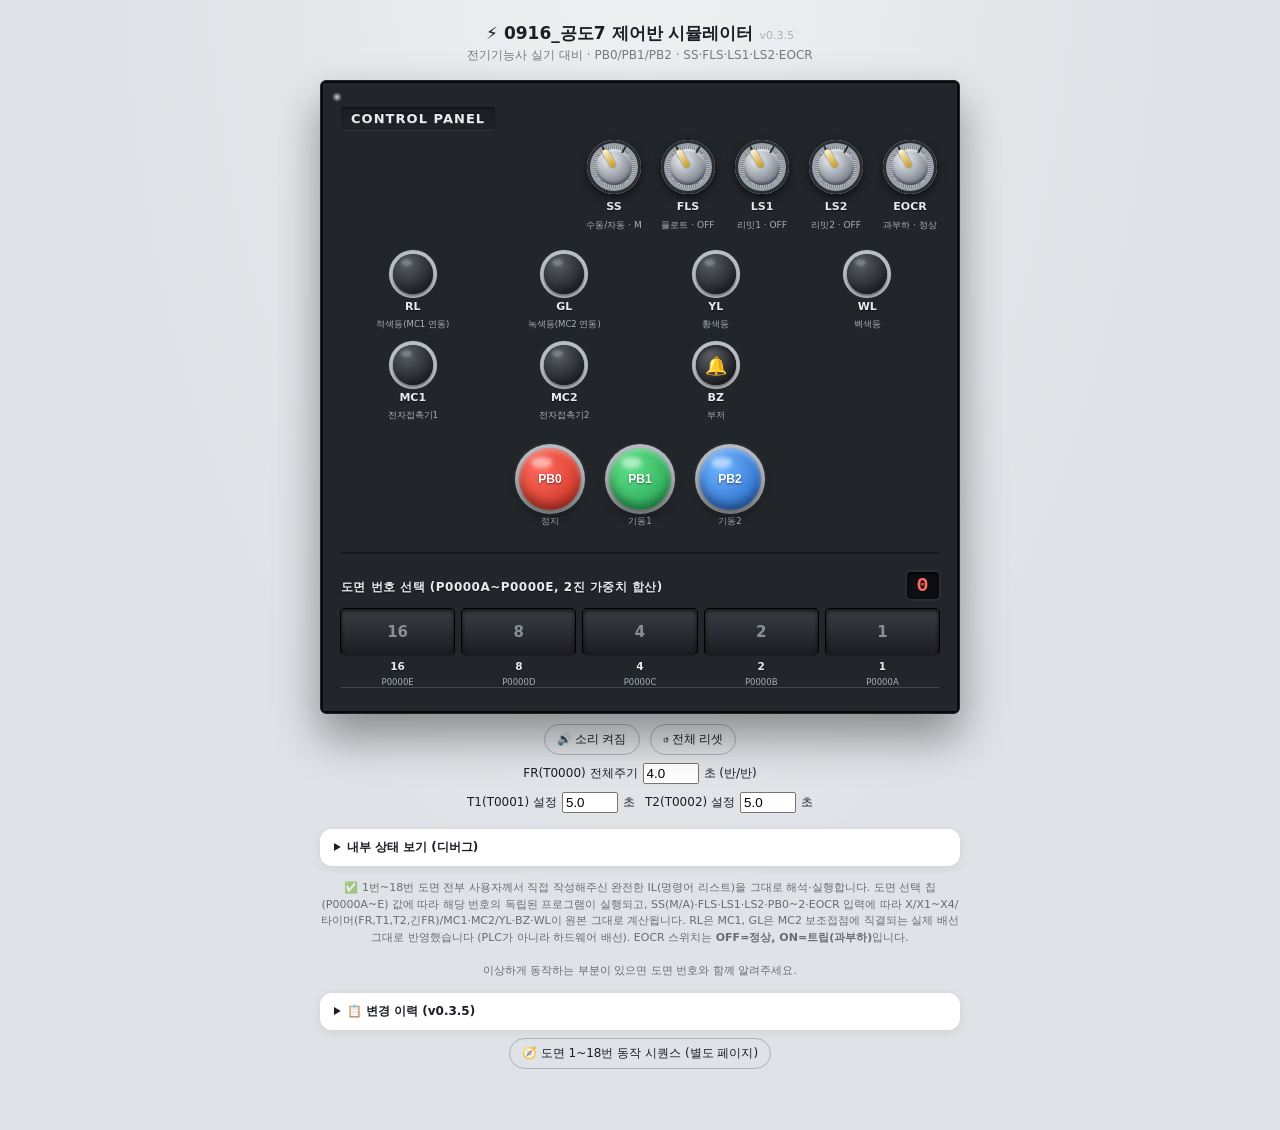
==== panel (1).html @ 9cbb88bc "Add files via upload" ====
<!DOCTYPE html>
<html lang="ko">
<head>
<meta charset="UTF-8">
<meta name="viewport" content="width=device-width, initial-scale=1.0, maximum-scale=1, user-scalable=no">
<title>0916_공도7 PLC 제어반 시뮬레이터</title>
<style>
  :root{
    --page-bg:#dfe2e6;
    --page-fg:#1b1e24;
    --steel-1:#8b9199;
    --steel-2:#5c6169;
    --steel-3:#3a3e44;
    --panel-edge:#22252a;
    --accent:#9aa4b2;
    --label:#e8ecf1;
    --label-shadow:rgba(0,0,0,.55);
    --muted:#aab0b8;
    --card:#ffffff;
    --card-fg:#1b1e24;
  }
  @media (prefers-color-scheme: dark){
    :root:not([data-theme="light"]){
      --page-bg:#101215;
      --page-fg:#e7e9ee;
      --card:#1b1e24;
      --card-fg:#e7e9ee;
    }
  }
  :root[data-theme="dark"]{
    --page-bg:#101215;
    --page-fg:#e7e9ee;
    --card:#1b1e24;
    --card-fg:#e7e9ee;
  }
  *{box-sizing:border-box;}
  body{
    margin:0;
    background:
      radial-gradient(ellipse at 50% -10%, rgba(255,255,255,.5), transparent 60%),
      var(--page-bg);
    color:var(--page-fg);
    font-family:"Segoe UI","Pretendard","Malgun Gothic",system-ui,sans-serif;
    padding:18px 12px 60px;
  }
  h1{
    font-size:17px;
    text-align:center;
    margin:4px 0 2px;
    font-weight:700;
  }
  .sub{
    text-align:center;
    color:var(--page-fg);
    opacity:.55;
    font-size:12px;
    margin-bottom:16px;
  }
  /* ---------- Steel enclosure ---------- */
  .board{
    max-width:640px;
    margin:0 auto;
    background:
      repeating-linear-gradient(115deg, rgba(255,255,255,.05) 0 1px, transparent 1px 3px),
      linear-gradient(155deg, var(--steel-1) 0%, var(--steel-2) 45%, var(--steel-3) 100%);
    border:1px solid var(--panel-edge);
    border-radius:6px;
    box-shadow:
      0 22px 45px rgba(0,0,0,.4),
      inset 0 2px 1px rgba(255,255,255,.35),
      inset 0 -3px 6px rgba(0,0,0,.45),
      inset 0 0 0 6px rgba(0,0,0,.15);
    padding:26px 20px 26px;
    position:relative;
    overflow:hidden;
  }
  /* brushed-metal fine grain + corner rivets */
  .board::before{
    content:"";
    position:absolute; inset:0;
    background:
      radial-gradient(circle 5px at 16px 16px, #cfd3d8 0%, #6b7078 55%, #22252a 100%),
      radial-gradient(circle 5px at calc(100% - 16px) 16px, #cfd3d8 0%, #6b7078 55%, #22252a 100%),
      radial-gradient(circle 5px at 16px calc(100% - 16px), #cfd3d8 0%, #6b7078 55%, #22252a 100%),
      radial-gradient(circle 5px at calc(100% - 16px) calc(100% - 16px), #cfd3d8 0%, #6b7078 55%, #22252a 100%),
      repeating-linear-gradient(4deg, rgba(255,255,255,.03) 0 1px, transparent 1px 2.5px);
    box-shadow:
      inset 16px 16px 0 -14px rgba(0,0,0,.5), inset -16px 16px 0 -14px rgba(0,0,0,.5),
      inset 16px -16px 0 -14px rgba(0,0,0,.5), inset -16px -16px 0 -14px rgba(0,0,0,.5);
    pointer-events:none;
  }
  .row{
    display:flex;
    justify-content:space-between;
    align-items:flex-start;
    gap:10px;
    position:relative;
    z-index:1;
  }
  .panel-title{
    color:var(--label);
    text-shadow:0 1px 0 rgba(255,255,255,.15), 0 -1px 1px rgba(0,0,0,.6);
    font-size:13px;
    font-weight:800;
    letter-spacing:.08em;
    padding:4px 10px;
    background:linear-gradient(180deg, rgba(0,0,0,.25), rgba(0,0,0,.05));
    border-radius:4px;
    box-shadow:inset 0 1px 2px rgba(0,0,0,.5), 0 1px 0 rgba(255,255,255,.08);
  }
  /* ---------- Selector switches (top area) ---------- */
  .switch-block{
    margin-top:10px;
    display:flex;
    justify-content:flex-end;
    gap:16px;
    flex-wrap:wrap;
    position:relative; z-index:1;
  }
  .switch-unit{
    display:flex; flex-direction:column; align-items:center; gap:6px;
    width:58px;
  }
  .switch-knob-wrap{
    width:54px; height:54px;
    border-radius:50%;
    background:
      repeating-conic-gradient(from 0deg, #7d838c 0deg 3deg, #b7bcc2 3deg 6deg);
    box-shadow:
      0 4px 8px rgba(0,0,0,.55),
      inset 0 0 0 3px #2a2d31,
      inset 0 0 0 6px #9aa0a7;
    display:flex; align-items:center; justify-content:center;
    cursor:pointer;
    position:relative;
    touch-action:manipulation;
    user-select:none;
  }
  .switch-knob-wrap::before{
    content:"";
    position:absolute; inset:9px;
    border-radius:50%;
    background:radial-gradient(circle at 35% 28%, #eef1f4, #9096a0 60%, #4b4f56 100%);
    box-shadow:inset 0 -2px 3px rgba(0,0,0,.4), inset 0 2px 2px rgba(255,255,255,.6);
  }
  .switch-tick{
    position:absolute;
    width:2px; height:8px;
    background:#2a2d31;
    border-radius:1px;
    z-index:2;
  }
  .tick-off{ transform: rotate(-30deg) translateY(-20px); }
  .tick-on{ transform: rotate(30deg) translateY(-20px); }
  .switch-lever{
    width:6px; height:20px;
    background:linear-gradient(#fff6d8,#c99a1e);
    border-radius:3px;
    transform-origin:bottom center;
    transform:translateY(-10px) rotate(-30deg);
    transition:transform .15s ease;
    box-shadow:0 0 2px rgba(0,0,0,.7);
    position:relative; z-index:3;
  }
  .switch-unit[data-on="true"] .switch-lever{
    transform:translateY(-10px) rotate(30deg);
    background:linear-gradient(#fff2b0,#e2b13a);
  }
  .switch-unit[data-on="true"] .switch-knob-wrap{
    box-shadow:
      0 4px 8px rgba(0,0,0,.55),
      inset 0 0 0 3px #2a2d31,
      inset 0 0 0 6px #9aa0a7,
      0 0 12px 3px #e2b13a80;
  }
  .switch-label{
    font-size:11px; font-weight:800; color:var(--label);
    text-shadow:0 1px 1px rgba(0,0,0,.6);
  }
  .switch-state{
    font-size:9px; color:var(--muted);
  }
  /* ---------- Lamps ---------- */
  .lamp-block{
    margin-top:22px;
    display:grid;
    grid-template-columns:repeat(4, 1fr);
    gap:14px 8px;
    position:relative; z-index:1;
  }
  .lamp-unit{
    display:flex; flex-direction:column; align-items:center; gap:6px;
  }
  .lamp{
    width:40px; height:40px;
    border-radius:50%;
    background:radial-gradient(circle at 35% 25%, #5a5f66, #1c1e21 75%);
    box-shadow:
      0 2px 3px rgba(0,0,0,.5),
      inset 0 0 0 3px #14151700,
      0 0 0 4px #babfc5, 0 0 0 5px #2a2d31;
    transition:all .12s ease;
    position:relative;
  }
  .lamp::after{
    content:"";
    position:absolute; top:5px; left:8px; width:11px; height:7px;
    border-radius:50%;
    background:rgba(255,255,255,.55);
    filter:blur(1px);
    opacity:.4;
    transition:opacity .12s;
  }
  .lamp.on::after{ opacity:1; }
  .lamp.red.on{ background:radial-gradient(circle at 35% 30%,#ff8a80,#c9241a); box-shadow:0 0 18px 5px #ff3b2fb0, 0 0 0 4px #babfc5, 0 0 0 5px #2a2d31, inset 0 2px 4px rgba(0,0,0,.3);}
  .lamp.green.on{ background:radial-gradient(circle at 35% 30%,#9dffb0,#1f9e3e); box-shadow:0 0 18px 5px #2ecc5fb0, 0 0 0 4px #babfc5, 0 0 0 5px #2a2d31, inset 0 2px 4px rgba(0,0,0,.3);}
  .lamp.yellow.on{ background:radial-gradient(circle at 35% 30%,#fff2a8,#d1a010); box-shadow:0 0 18px 5px #f4c534b0, 0 0 0 4px #babfc5, 0 0 0 5px #2a2d31, inset 0 2px 4px rgba(0,0,0,.3);}
  .lamp.white.on{ background:radial-gradient(circle at 35% 30%,#ffffff,#c9cdd6); box-shadow:0 0 18px 5px #ffffffb0, 0 0 0 4px #babfc5, 0 0 0 5px #2a2d31, inset 0 2px 4px rgba(0,0,0,.3);}
  .lamp.blue.on{ background:radial-gradient(circle at 35% 30%,#9fd0ff,#1560c9); box-shadow:0 0 18px 5px #3d8fffb0, 0 0 0 4px #babfc5, 0 0 0 5px #2a2d31, inset 0 2px 4px rgba(0,0,0,.3);}
  .lamp.amber.on{ background:radial-gradient(circle at 35% 30%,#ffd58a,#d97a12); box-shadow:0 0 18px 5px #ff9d34b0, 0 0 0 4px #babfc5, 0 0 0 5px #2a2d31, inset 0 2px 4px rgba(0,0,0,.3);}
  .lamp-name{ font-size:11px; font-weight:800; color:var(--label); text-shadow:0 1px 1px rgba(0,0,0,.6);}
  .lamp-desc{ font-size:8.5px; color:var(--muted); text-align:center; }

  /* buzzer icon */
  .buzzer{
    width:40px;height:40px;border-radius:50%;
    display:flex;align-items:center;justify-content:center;
    background:radial-gradient(circle at 35% 25%, #5a5f66, #1c1e21 75%);
    box-shadow:0 2px 3px rgba(0,0,0,.5), 0 0 0 4px #babfc5, 0 0 0 5px #2a2d31, inset 0 2px 4px rgba(0,0,0,.5);
    font-size:18px; transition:all .12s;
  }
  .buzzer.on{
    background:radial-gradient(circle at 35% 30%,#ffd58a,#d97a12);
    box-shadow:0 0 18px 5px #ff9d34b0, 0 0 0 4px #babfc5, 0 0 0 5px #2a2d31;
    animation:pulse .3s infinite alternate;
  }
  @keyframes pulse{ from{transform:scale(1);} to{transform:scale(1.08);} }

  /* ---------- Buttons ---------- */
  .btn-block{
    margin-top:26px;
    display:flex;
    justify-content:center;
    gap:28px;
    position:relative; z-index:1;
  }
  .btn-unit{ display:flex; flex-direction:column; align-items:center; gap:6px; }
  .pbtn{
    width:62px;height:62px;border-radius:50%;
    border:none;
    cursor:pointer;
    touch-action:manipulation;
    background-color:#3a3e44;
    box-shadow:
      0 6px 10px rgba(0,0,0,.5),
      0 0 0 4px #babfc5, 0 0 0 6px #2a2d31,
      inset 0 3px 5px rgba(255,255,255,.35),
      inset 0 -6px 8px rgba(0,0,0,.35);
    transition:transform .05s, box-shadow .05s;
    font-weight:800; color:#fff; font-size:12px;
    text-shadow:0 1px 2px rgba(0,0,0,.5);
    position:relative;
  }
  .pbtn::after{
    content:"";
    position:absolute; top:14%; left:20%; width:34%; height:18%;
    border-radius:50%;
    background:rgba(255,255,255,.5);
    filter:blur(2px);
    pointer-events:none;
  }
  .pbtn:active, .pbtn.pressed{
    transform:translateY(4px);
    box-shadow:
      0 2px 3px rgba(0,0,0,.5),
      0 0 0 4px #babfc5, 0 0 0 6px #2a2d31,
      inset 0 3px 6px rgba(0,0,0,.5);
  }
  .pbtn.pb0{ background-image:radial-gradient(circle at 35% 30%,#ff6b5e,#c62a1c); }
  .pbtn.pb1{ background-image:radial-gradient(circle at 35% 30%,#61e08a,#1c9c4a); }
  .pbtn.pb2{ background-image:radial-gradient(circle at 35% 30%,#6fb4ff,#1a5fc0); }
  .btn-label{ font-size:11px; font-weight:800; color:var(--label); text-shadow:0 1px 1px rgba(0,0,0,.6);}
  .btn-desc{ font-size:8.5px; color:var(--muted); }

  /* status / debug */
  details.status{
    max-width:640px; margin:16px auto 0;
    background:var(--card); color:var(--card-fg);
    border-radius:12px; padding:10px 14px;
    font-size:12px;
    box-shadow:0 2px 10px rgba(0,0,0,.08);
  }
  details.status summary{ cursor:pointer; font-weight:700; }
  .status-grid{
    display:grid; grid-template-columns:repeat(2,1fr);
    gap:4px 12px; margin-top:8px;
  }
  .status-grid div{ display:flex; justify-content:space-between; font-family:monospace; font-size:11px;}
  .toolbar{
    max-width:640px;margin:10px auto 0;display:flex;justify-content:center;gap:10px;flex-wrap:wrap;
  }
  .tool-btn{
    font-size:12px; padding:6px 12px; border-radius:20px; border:1px solid var(--muted);
    background:transparent; color:var(--page-fg); cursor:pointer;
  }
  .note{
    max-width:640px;margin:14px auto 0;font-size:11px;color:var(--page-fg);opacity:.6;line-height:1.5;text-align:center;
  }
  /* ---------- 도면 번호 선택 (binary weighted) ---------- */
  .diagram-block{
    margin-top:24px;
    position:relative; z-index:1;
    border-top:2px solid rgba(0,0,0,.35);
    box-shadow:0 1px 0 rgba(255,255,255,.15);
    padding-top:18px;
  }
  .diagram-title{
    color:var(--label); text-shadow:0 1px 1px rgba(0,0,0,.6);
    font-size:12px; font-weight:800; letter-spacing:.04em;
    margin-bottom:10px; display:flex; justify-content:space-between; align-items:baseline;
  }
  .diagram-readout{
    font-family:monospace; font-size:20px; font-weight:800; color:#ffd54a;
    background:#0d0f13; padding:2px 10px; border-radius:4px;
    box-shadow:inset 0 2px 4px rgba(0,0,0,.7), 0 0 0 2px #2a2d31, 0 1px 0 rgba(255,255,255,.1);
  }
  .diagram-readout.invalid{ color:#ff6b5e; }
  .chip-row{ display:flex; justify-content:space-between; gap:8px; flex-wrap:wrap; }
  .chip-unit{ display:flex; flex-direction:column; align-items:center; gap:5px; flex:1; min-width:56px; }
  .chip{
    width:100%; height:46px; border-radius:4px;
    background:linear-gradient(180deg,#3a3e44,#1a1c21);
    box-shadow:inset 0 2px 4px rgba(0,0,0,.7), 0 1px 0 rgba(255,255,255,.12), 0 0 0 1px #000;
    display:flex; align-items:center; justify-content:center;
    font-weight:800; font-size:15px; color:#8a8f96;
    cursor:pointer; user-select:none; touch-action:manipulation;
    transition:all .1s;
  }
  .chip.on{
    background:radial-gradient(circle at 35% 25%, #ffe9a8, #d9930f);
    color:#3a2400;
    box-shadow:0 0 14px 3px #e2b13a80, inset 0 1px 2px rgba(255,255,255,.4), 0 0 0 1px #000;
  }
  .chip-name{ font-size:10.5px; font-weight:800; color:var(--label); text-shadow:0 1px 1px rgba(0,0,0,.6);}
  .chip-addr{ font-size:8.5px; color:var(--muted); }
</style>
</head>
<body>

<h1>⚡ 0916_공도7 제어반 시뮬레이터 <span style="font-size:11px;color:var(--muted);font-weight:400;">v0.3.5</span></h1>
<div class="sub">전기기능사 실기 대비 · PB0/PB1/PB2 · SS·FLS·LS1·LS2·EOCR</div>

<div class="board">

  <div class="row">
    <div class="panel-title">CONTROL&nbsp;PANEL</div>
    <div></div>
  </div>

  <div class="switch-block" id="switchBlock"></div>

  <div class="lamp-block" id="lampBlock"></div>

  <div class="btn-block" id="btnBlock"></div>

  <div class="diagram-block">
    <div class="diagram-title">
      <span>도면 번호 선택 (P0000A~P0000E, 2진 가중치 합산)</span>
      <span class="diagram-readout" id="diagramReadout">0</span>
    </div>
    <div class="chip-row" id="chipRow"></div>
  </div>

</div>

<div class="toolbar">
  <button class="tool-btn" id="soundBtn">🔊 소리 켜짐</button>
  <button class="tool-btn" id="resetBtn">↺ 전체 리셋</button>
</div>
<div class="toolbar" style="margin-top:8px;">
  <label style="font-size:12px;display:flex;align-items:center;gap:5px;">
    FR(T0000) 전체주기<input type="number" id="frSetInput" min="0.2" max="99.8" step="0.1" value="4.0" style="width:56px;">초 (반/반)
  </label>
</div>
<div class="toolbar" style="margin-top:8px;">
  <label style="font-size:12px;display:flex;align-items:center;gap:5px;">
    T1(T0001) 설정<input type="number" id="t1SetInput" min="0.1" max="99.9" step="0.1" value="5.0" style="width:56px;">초
  </label>
  <label style="font-size:12px;display:flex;align-items:center;gap:5px;">
    T2(T0002) 설정<input type="number" id="t2SetInput" min="0.1" max="99.9" step="0.1" value="5.0" style="width:56px;">초
  </label>
</div>

<details class="status">
  <summary>내부 상태 보기 (디버그)</summary>
  <div class="status-grid" id="statusGrid"></div>
</details>

<div class="note">
  ✅ 1번~18번 도면 전부 사용자께서 직접 작성해주신 완전한 IL(명령어 리스트)을 그대로 해석·실행합니다.
  도면 선택 칩(P0000A~E) 값에 따라 해당 번호의 독립된 프로그램이 실행되고, SS(M/A)·FLS·LS1·LS2·PB0~2·EOCR
  입력에 따라 X/X1~X4/타이머(FR,T1,T2,긴FR)/MC1·MC2/YL·BZ·WL이 원본 그대로 계산됩니다. RL은 MC1, GL은 MC2
  보조접점에 직결되는 실제 배선 그대로 반영했습니다 (PLC가 아니라 하드웨어 배선). EOCR 스위치는 <b>OFF=정상, ON=트립(과부하)</b>입니다.<br><br>
  이상하게 동작하는 부분이 있으면 도면 번호와 함께 알려주세요.
</div>

<details class="status" style="max-width:640px;margin:14px auto 0;">
  <summary>📋 변경 이력 (v0.3.5)</summary>
  <div style="font-size:12px;line-height:1.7;margin-top:8px;">
    <b>v0.3.5</b> — 17번 도면 오류 수정<br>
	<b>v0.3.4</b> — 13번 도면 오류 수정<br>
	<b>v0.3.3</b> — 도면 오류 수정<br>
    <b>v0.3.2</b> — FR/긴FR 자기 리셋(반복) 구문 누락 수정 → 1번 등 트립 경보가 한 번만 울리고 멈추던 문제 해결, 이제 트립 지속 시 계속 반복 점멸<br>
    <b>v0.3.1</b> — 1~18번 도면 전체를 사용자가 직접 작성한 완전한 IL로 전면 재구성 (기존의 복잡한 이중 구조를 걷어내고 18개 독립 프로그램으로 통일, 16번 도면 순시/한시 접점 구분 반영)<br>
    <b>v0.2.4</b> — 부저(BZ)가 짧게 한 번만 삑 하던 걸, 켜져 있는 동안 계속 울리는 지속음으로 변경<br>
    <b>v0.2.3</b> — 모든 효과음을 필터링된 노이즈 기반으로 재설계 (사인/사각파 삑삑거림 → 자연스러운 클릭·철컥·통 소리)<br>
    <b>v0.2.2</b> — PB0·PB1·PB2 버튼 눌림 소리, 도면 선택 칩 클릭 소리 추가<br>
    <b>v0.2.1</b> — 셀렉터 스위치 5개에 딸깍 소리, MC1·MC2에 전자접촉기 철컥 소리 추가<br>
    <b>v0.2.0</b> — 디자인 전면 개편: 실제 산업용 제어반 느낌(브러시드 메탈 외장, 코너 리벳, 크롬 스위치, 3D 눌림 버튼, 유리 렌즈 램프)으로 변경<br>
    <b>v0.1.9</b> — 패널 내장 시퀀스 섹션을 제거하고, 별도 페이지로 연결하는 링크 버튼으로 교체<br>
    <b>v0.1.8</b> — 실제 도면 사진(2~11,14,15번) 대조하여 동작 시퀀스 문서 업데이트 (MC1·MC2 상호 인터록 반영)<br>
    <b>v0.1.7</b> — 도면 1~18번 동작 시퀀스 설명을 패널 하단 접이식 섹션으로 삽입<br>
    <b>v0.1.6</b> — 하단 변경 이력(버전) 접이식 섹션 추가<br>
    <b>v0.1.5</b> — 17·18번 도면 PB0(정지) 미반영 버그 수정 (LS1/LS2 자기유지 중에도 PB0 눌러도 안 끊기던 문제)<br>
    <b>v0.1.4</b> — PB0·PB1·PB2 버튼을 누르고 있어야 ON인 모멘터리 방식 → 한 번 누르면 ON, 다시 누르면 OFF인 토글 방식으로 변경<br>
    <b>v0.1.3</b> — FR(T0000) 전체주기 사용자 설정 기능 추가 (입력한 값을 자동으로 반/반 분배, 홀수 초도 정확히 반씩)<br>
    <b>v0.1.2</b> — T1(T0001)·T2(T0002) 설정시간(초) 사용자 입력 기능 추가<br>
    <b>v0.1.1</b> — 18번 도면에 WL = T1 OR T2(한시, 병렬구조) 추가<br>
    <b>v0.1.0</b> — 도면 번호 선택기 유효 표시 범위를 1~15 → 1~18로 확장<br>
    <b>v0.0.9</b> — 12·13·16·17·18번 도면 신규 추가, MPUSH/MLOAD/MPOP(분기점 저장·재사용) 명령어 지원, 12·13번 WL을 순시(타이머 동작 중 즉시 ON)로 수정<br>
    <b>v0.0.8</b> — AND&gt;/AND&gt;= 비교식이 "구간(하한~상한) 비교"였음을 발견, 범위 비교 방식으로 전면 수정 → BZ/YL이 겹치지 않고 정확히 번갈아 점등<br>
    <b>v0.0.7</b> — FR/긴FR 비교식을 절반-프리셋 기준으로 임시 수정 (리셋 순간만 반짝이던 문제 완화, v0.0.8에서 근본 수정)<br>
    <b>v0.0.6</b> — 원본 IL이 타이머를 물리주소(T0000)와 태그명(FR)으로 혼용 참조하던 버그 발견 및 별칭(alias) 처리로 수정<br>
    <b>v0.0.5</b> — 추측 로직을 걷어내고 실제 XG5000 명령어(IL, plc.txt) 1281줄을 그대로 해석·실행하는 인터프리터로 전면 교체<br>
    <b>v0.0.4</b> — EOCR 트립 시 근거 없이 넣었던 RL/BZ 강제 점등 로직 제거 (실제로는 전원 차단처럼 전체 소자)<br>
    <b>v0.0.3</b> — SS를 M(수동)/A(자동)으로 반영, 전기기능사 표준 SS·FLS·FR 교번운전 회로 참고해 자동/수동 시퀀스 구현<br>
    <b>v0.0.2</b> — 도면 번호 선택 칩(P0000A~E, 2진 가중치 십육·팔·사·이·일) 추가<br>
    <b>v0.0.1</b> — 최초 버전: 셀렉터 스위치 5개(SS·FLS·LS1·LS2·EOCR), PB버튼 3개, 램프(RL·GL·YL·WL·BZ·MC1·MC2) 기본 패널 구성
  </div>
</details>

<div class="toolbar" style="margin-top:8px;">
  <a href="https://claude.ai/artifact/GGK2g6zE1HTEvP7VJaeW62" target="_blank" class="tool-btn" style="text-decoration:none;">🧭 도면 1~18번 동작 시퀀스 (별도 페이지)</a>
</div>



<script>
const NEW_DIAGRAMS = {"1":[["LOAD","P00007"],["MPUSH"],["AND_NOT","T0000"],["TON","FR",40],["MLOAD"],["CMP","AND",">",20,"FR",0],["OUT","P00021"],["MPOP"],["CMP","AND",">=",40,"FR",20],["OUT","P00020"],["LOAD_NOT","P00007"],["MPUSH"],["AND","P00003"],["AND","P00004"],["OUT","M00000"],["MPOP"],["LOAD_NOT","P00003"],["AND_NOT","P00000"],["LOAD","P00001"],["OR","M00001"],["AND_LOAD"],["OR","M00000"],["AND_LOAD"],["MPUSH"],["AND_NOT","M00000"],["TON","T0001",50],["OUT","M00001"],["MLOAD"],["OUT","P00022"],["MPOP"],["AND","T0001"],["OUT","P00023"]],
                      "2":[["LOAD","P00007"],["OUT","P00020"],["OUT","P00021"],["LOAD_NOT","P00007"],["MPUSH"],["LOAD","P00003"],["AND_NOT","P00004"],["LOAD_NOT","P00003"],["AND_NOT","P00000"],["LOAD","P00001"],["OR","M00000"],["AND_LOAD"],["OR_LOAD"],["AND_LOAD"],["OUT","M00000"],["TON","T0001",50],["MPOP"],["AND","M00000"],["AND","T0001"],["MPUSH"],["AND_NOT","T0000"],["TON","T0000",40],["MLOAD"],["CMP","AND",">",20,"FR",0],["OUT","P00022"],["MPOP"],["CMP","AND",">=",40,"FR",20],["OUT","P00023"]],
                      "3":[["LOAD","P00007"],["OUT","P00020"],["OUT","P00021"],["LOAD","P00007"],["MPUSH"],["LOAD","M00000"],["LOAD","P00003"],["AND","P00004"],["OR_LOAD"],["AND_LOAD"],["MPUSH"],["CMP","AND",">",20,"FR",0],["OUT","P00022"],["MLOAD"],["CMP","AND",">=",40,"FR",20],["OUT","P00023"],["MPOP"],["AND_NOT","T0000"],["TON","FR",40],["MPOP"],["AND_NOT","P00003"],["AND_NOT","P00000"],["LOAD","P00001"],["OR","M00001"],["AND_LOAD"],["MPUSH"],["AND","T0001"],["OUT","M00000"],["MLOAD"],["TON","T0001",50],["MPOP"],["OUT","M00001"]],
                      "4":[["LOAD","P00007"],["OUT","P00020"],["OUT","P00021"],["LOAD_NOT","P00007"],["MPUSH"],["LOAD","P00003"],["AND","P00004"],["LOAD_NOT","P00003"],["AND_NOT","P00000"],["LOAD","P00001"],["OR","M00000"],["AND_LOAD"],["OR_LOAD"],["AND_LOAD"],["MPUSH"],["AND_NOT","T0000"],["TON","T0003",140],["MPOP"],["OUT","M00000"],["MPOP"],["AND","M00000"],["MPUSH"],["CMP","AND",">",70,"FR",0],["OUT","P00022"],["MPOP"],["CMP","AND",">=",140,"FR",70],["MPUSH"],["AND_NOT","T0001"],["OUT","P00023"],["MPOP"],["TON","T0001",50]],
                      "5":[["LOAD","P00007"],["OUT","P00020"],["OUT","P00021"],["LOAD_NOT","P00007"],["LOAD","P00003"],["AND","P00004"],["LOAD_NOT","P00003"],["AND_NOT","P00000"],["LOAD","P00001"],["OR","M00000"],["AND_LOAD"],["OR_LOAD"],["AND_LOAD"],["OUT","M00000"],["TON","T",50],["MPUSH"],["AND_NOT","T0001"],["AND_NOT","T0000"],["TON","FR",40],["MLOAD"],["CMP","AND",">",20,"FR",0],["OUT","P00022"],["MPOP"],["CMP","LOAD",">=",40,"FR",20],["OR","T0001"],["AND_LOAD"],["OUT","P00023"]],
                      "6":[["LOAD","P00007"],["OUT","P00020"],["OUT","P00021"],["LOAD_NOT","P00007"],["MPUSH"],["AND","P00003"],["AND","P00004"],["OUT","M00000"],["MPOP"],["LOAD_NOT","P00003"],["AND_NOT","P00000"],["LOAD","P00001"],["OR","M00002"],["AND_LOAD"],["OR","M00000"],["AND_LOAD"],["MPUSH"],["AND_NOT","M00000"],["TON","T",50],["OUT","M00002"],["MLOAD"],["AND","T0001"],["AND_NOT","T0000"],["TON","FR",40],["MLOAD"],["CMP","AND",">",20,"FR",0],["OUT","P00022"],["MPOP"],["CMP","LOAD",">=",40,"FR",20],["OR_NOT","T0001"],["AND_LOAD"],["OUT","P00023"]],
                      "7":[["LOAD","P00007"],["OUT","P00020"],["OUT","P00021"],["LOAD_NOT","P00007"],["MPUSH"],["LOAD","P00003"],["AND","P00004"],["LOAD_NOT","P00003"],["AND_NOT","P00000"],["LOAD","P00001"],["OR","M00000"],["AND_LOAD"],["OR_LOAD"],["AND_LOAD"],["MPUSH"],["AND_NOT","T0000"],["TON","긴FR",140],["MPOP"],["OUT","M00000"],["MPOP"],["AND","M00000"],["CMP","AND",">",70,"긴FR",0],["TON","T",50],["MPUSH"],["AND_NOT","T0001"],["OUT","P00022"],["MPOP"],["AND","T0001"],["OUT","P00023"]],
                      "8":[["LOAD","P00007"],["OUT","P00021"],["LOAD_NOT","P00007"],["MPUSH"],["AND","P00003"],["AND","P00004"],["OUT","M00000"],["MPUSH"],["AND_NOT","T0000"],["TON","FR",40],["MPOP"],["CMP","AND",">",20,"FR",0],["OUT","P00020"],["MPOP"],["LOAD_NOT","P00003"],["AND_NOT","P00000"],["LOAD","P00001"],["OR","M00001"],["AND_LOAD"],["OR","M00000"],["AND_LOAD"],["MPUSH"],["AND_NOT","M00000"],["TON","T0001",50],["OUT","M00001"],["MPOP"],["AND_NOT","T0001"],["OUT","P00022"],["OUT","P00023"]],
                      "9":[["LOAD","P00007"],["MPUSH"],["AND_NOT","T0000"],["TON","FR",40],["MLOAD"],["CMP","AND",">",20,"FR",0],["OUT","P00021"],["MPOP"],["CMP","AND",">=",40,"FR",20],["OUT","P00020"],["LOAD_NOT","P00007"],["MPUSH"],["LOAD","M00000"],["LOAD","P00003"],["AND","P00004"],["OR_LOAD"],["AND_LOAD"],["OUT","P00022"],["MLOAD"],["AND_NOT","P00003"],["AND_NOT","P00000"],["LOAD","P00001"],["OR","M00000"],["AND_LOAD"],["OUT","M00000"],["TON","T",50],["MPOP"],["AND","T0001"],["OUT","P00023"]],
                      "10":[["LOAD","P00007"],["OUT","P00020"],["LOAD_NOT","P00007"],["AND_NOT","P00000"],["MPUSH"],["LOAD","P00001"],["OR","M00001"],["AND_LOAD"],["OUT","M00001"],["MPUSH"],["AND","T0001"],["OUT","P00022"],["MPOP"],["AND","P00005"],["TON","T0001",50],["MLOAD"],["LOAD","P00002"],["OR","M00002"],["AND_LOAD"],["OUT","M00002"],["MPUSH"],["AND","T0002"],["OUT","P00023"],["MPOP"],["AND","P00006"],["TON","T0002",50],["MPOP"],["LOAD","M00001"],["AND_NOT","P00022"],["LOAD","M00002"],["AND_NOT","P00023"],["OR_LOAD"],["AND_LOAD"],["OUT","P00026"]],
                      "11":[["LOAD","P00007"],["OUT","P00020"],["LOAD_NOT","P00007"],["AND_NOT","P00000"],["MPUSH"],["LOAD","P00001"],["OR","T0001"],["AND_LOAD"],["OUT","M00001"],["MPUSH"],["AND","P00005"],["OUT","P00022"],["MPOP"],["AND_NOT","M00002"],["TON","T0001",50],["MLOAD"],["LOAD","P00002"],["OR","T0002"],["AND_LOAD"],["OUT","M00002"],["MPUSH"],["AND","P00006"],["OUT","P00023"],["MPOP"],["AND_NOT","M00001"],["TON","T0002",50],["MPOP"],["LOAD","M00001"],["AND_NOT","P00022"],["LOAD","M00002"],["AND_NOT","P00023"],["OR_LOAD"],["AND_LOAD"],["OUT","P00026"]],
                      "12":[["LOAD","P00007"],["OUT","P00020"],["LOAD_NOT","P00007"],["AND_NOT","P00000"],["MPUSH"],["LOAD","P00001"],["OR","M00001"],["OR","T0002"],["AND_LOAD"],["OUT","M00001"],["MPUSH"],["AND","P00005"],["OUT","P00022"],["MPOP"],["AND_NOT","P00022"],["TON","T0001",50],["OUT","M00003"],["MLOAD"],["LOAD","P00002"],["OR","M00002"],["OR","T0001"],["AND_LOAD"],["OUT","M00002"],["OUT","P00023"],["AND","P00006"],["TON","T0002",50],["OUT","M00004"],["MPOP"],["LOAD","M00003"],["OR","M00004"],["AND_LOAD"],["OUT","P00026"]],
                      "13":[["LOAD","P00007"],["OUT","P00020"],["LOAD_NOT","P00007"],["AND_NOT","P00000"],["MPUSH"],["LOAD","P00001"],["OR","M00001"],["OR","P00005"],["AND_LOAD"],["AND_NOT","T0002"],["OUT","M00001"],["MPUSH"],["AND","P00006"],["OUT","P00022"],["MPOP"],["AND_NOT","P00022"],["TON","T0001",50],["OUT","M00003"],["MLOAD"],["LOAD","P00002"],["OR","M00002"],["OR","T0001"],["AND_LOAD"],["OUT","M00002"],["OUT","P00023"],["AND","M00001"],["TON","T0002",50],["OUT","M00004"],["MPOP"],["LOAD","M00003"],["OR","M00004"],["AND_LOAD"],["OUT","P00026"]],
                      "14":[["LOAD","P00007"],["OUT","P00020"],["LOAD_NOT","P00007"],["AND_NOT","P00000"],["MPUSH"],["AND","P00005"],["OUT","M00001"],["MLOAD"],["AND","P00006"],["OUT","M00002"],["MLOAD"],["LOAD","P00001"],["OR","M00003"],["AND_LOAD"],["AND","M00001"],["AND","M00002"],["AND_NOT","T0001"],["OUT","P00022"],["TON","T0001",50],["OUT","M00003"],["MLOAD"],["LOAD","P00002"],["OR","M00004"],["AND_LOAD"],["LOAD","M00001"],["OR","M00002"],["AND_LOAD"],["AND_NOT","T0002"],["OUT","P00023"],["TON","T0002",50],["OUT","M00004"],["MPOP"],["AND_NOT","P00022"],["AND_NOT","P00023"],["OUT","P00026"]],
                      "15":[["LOAD","P00007"],["OUT","P00020"],["LOAD_NOT","P00007"],["AND_NOT","P00000"],["MPUSH"],["AND","P00005"],["OUT","M00001"],["MLOAD"],["AND","P00006"],["OUT","M00002"],["MLOAD"],["LOAD","P00001"],["LOAD","M00001"],["OR","M00002"],["AND_LOAD"],["OR","M00003"],["AND_LOAD"],["AND_NOT","T0001"],["OUT","P00022"],["TON","T0001",50],["OUT","M00003"],["MLOAD"],["LOAD","P00002"],["AND","M00001"],["AND","M00002"],["OR","M00004"],["AND_LOAD"],["AND_NOT","T0002"],["OUT","P00023"],["TON","T0002",50],["OUT","M00004"],["MPOP"],["AND_NOT","P00022"],["AND_NOT","P00023"],["OUT","P00026"]],
                      "16":[["LOAD","P00007"],["OUT","P00020"],["LOAD_NOT","P00007"],["AND_NOT","P00000"],["MPUSH"],["AND","P00005"],["TON","T0001",50],["OUT","M00003"],["MLOAD"],["AND","P00006"],["TON","T0002",50],["OUT","M00004"],["MLOAD"],["LOAD","P00001"],["OR","M00001"],["OR","T0001@EN"],["AND_LOAD"],["OUT","P00022"],["OUT","M00001"],["MPOP"],["LOAD","P00002"],["OR","M00002"],["OR","M00004"],["AND_LOAD"],["AND","M00003"],["MPUSH"],["AND_NOT","T0002@EN"],["OUT","P00023"],["MLOAD"],["AND","T0002"],["OUT","P00026"],["MPOP"],["OUT","M00002"]],
                      "17":[["LOAD","P00007"],["OUT","P00020"],["LOAD_NOT","P00007"],["AND_NOT","P00000"],["MPUSH"],["AND","P00005"],["OUT","M00001"],["MLOAD"],["AND","P00006"],["OUT","M00002"],["MLOAD"],["LOAD","P00001"],["OR","M00003"],["AND_LOAD"],["LOAD","M00001"],["AND_NOT","M00002"],["LOAD_NOT","M00001"],["AND","M00002"],["OR_LOAD"],["AND_LOAD"],["OUT","P00022"],["TON","T0001",50],["OUT","M00003"],["MPOP"],["LOAD","P00002"],["OR","M00004"],["AND_LOAD"],["AND","T0001"],["MPUSH"],["AND_NOT","T0002"],["OUT","P00023"],["MLOAD"],["AND","T0002"],["OUT","P00026"],["MLOAD"],["TON","T0002",50],["MPOP"],["OUT","M00004"]],
                      "18":[["LOAD","P00007"],["OUT","P00020"],["LOAD_NOT","P00007"],["AND_NOT","P00000"],["MPUSH"],["AND","P00005"],["OUT","M00001"],["MLOAD"],["AND","P00006"],["OUT","M00002"],["MLOAD"],["LOAD","P00001"],["AND","M00001"],["AND_NOT","M00002"],["OR","M00003"],["AND_LOAD"],["OUT","P00022"],["TON","T0001",50],["OUT","M00003"],["MLOAD"],["LOAD","P00002"],["AND_NOT","M00001"],["AND","M00002"],["OR","M00004"],["AND_LOAD"],["OUT","P00023"],["TON","T0002",50],["OUT","M00004"],["MPOP"],["LOAD","T0001"],["OR","T0002"],["AND_LOAD"],["OUT","P00026"]]};

// ============================================================
// PLC 명령어(IL) 인터프리터 — 실제 XG5000 프로그램을 그대로 해석 실행
// ============================================================
class PLC {
  constructor(){ this.bits={}; this.prev={}; this.timers={}; }
  get(d){
    if(d.endsWith('@EN')){ const t=this.timers[d.slice(0,-3)]; return t ? !!t.en : false; }
    return !!this.bits[d];
  }
  set(d,v){ this.bits[d]=v; }
}
const plc = new PLC();
// T1(T0001)·T2(T0002)는 사용자가 직접 설정시간을 바꿀 수 있게 함 (기본 5.0초 = 50틱)
// T0(FR)·T3(긴FR) 플리커는 원본 그대로 고정
const TIMER_OVERRIDE = { T0000: 40, T0001: 50, T0002: 50 };
// 원본 IL이 같은 타이머를 물리주소(T0000)와 태그명(FR)을 섞어서 참조하는 경우가 있어 별칭 처리
const DEVICE_ALIAS = { 'FR':'T0000', '긴FR':'T0003', 'T':'T0001', 'T_2':'T0002' };

function execute(program, master){
  const stack = [];
  for(const ins of program){
    const op = ins[0];
    if(op==='LOAD') stack.push(plc.get(ins[1]));
    else if(op==='LOAD_NOT') stack.push(!plc.get(ins[1]));
    else if(op==='LOADP') stack.push(plc.get(ins[1]) && !plc.prev[ins[1]]);
    else if(op==='AND') stack[stack.length-1] = stack[stack.length-1] && plc.get(ins[1]);
    else if(op==='AND_NOT') stack[stack.length-1] = stack[stack.length-1] && !plc.get(ins[1]);
    else if(op==='OR') stack[stack.length-1] = stack[stack.length-1] || plc.get(ins[1]);
    else if(op==='OR_NOT') stack[stack.length-1] = stack[stack.length-1] || !plc.get(ins[1]);
    else if(op==='AND_LOAD'){ const b=stack.pop(), a=stack.pop(); stack.push(a&&b); }
    else if(op==='OR_LOAD'){ const b=stack.pop(), a=stack.pop(); stack.push(a||b); }
    else if(op==='MPUSH'){ master.push(stack[stack.length-1]); }
    else if(op==='MLOAD'){ stack.push(master[master.length-1]); }
    else if(op==='MPOP'){ stack.push(master.pop()); }
    else if(op==='CMP'){
      const base=ins[1], cmp=ins[2];
      const dev = DEVICE_ALIAS[ins[4]] || ins[4];
      let k = ins[3];
      let lo = ins[5]||0;
      if(dev==='T0000'){
        // FR 전체주기가 원본 40(4.0s) 기준으로 0/20/40 형태의 절반값 상수로 짜여 있었으므로,
        // 사용자가 바꾼 새 주기에 맞춰 그 비율(현재주기/40) 그대로 스케일링 (항상 정확히 반/반)
        const scale = TIMER_OVERRIDE.T0000/40;
        k = Math.round(k*scale); lo = Math.round(lo*scale);
      }
      const t = plc.timers[dev];
      const val = t ? t.acc : 0;
      // 원본 XG5000 비교식은 "AND>[K] [DEV] [LO]" 형태로 [LO, K] 구간을 나타내는 범위 비교였음
      // (예: FR 0~20구간 vs 20~40구간으로 BZ/YL이 서로 겹치지 않고 번갈아 켜짐)
      const res = cmp==='>' ? (val>lo && val<=k) : (val>=lo && val<k);
      if(base==='AND') stack[stack.length-1] = stack[stack.length-1] && res;
      else if(base==='OR') stack[stack.length-1] = stack[stack.length-1] || res;
      else if(base==='LOAD') stack.push(res);
    }
    else if(op==='OUT'){ plc.set(ins[1], stack[stack.length-1]); }
    else if(op==='TON'){
      const name = DEVICE_ALIAS[ins[1]] || ins[1];
      const en=stack[stack.length-1];
      let preset=ins[2];
      if(TIMER_OVERRIDE.hasOwnProperty(name)) preset = TIMER_OVERRIDE[name];
      let t = plc.timers[name];
      if(!t){ t={preset:preset,acc:0,done:false,en:false}; plc.timers[name]=t; }
      t.preset = preset;
      t.en = en;
      if(en){ if(t.acc<preset) t.acc++; t.done = t.acc>=preset; }
      else { t.acc=0; t.done=false; }
      plc.set(name, t.done);
    }
  }
}

function runDiagram(dnum, inputBits){
  for(const k in inputBits) plc.set(k, inputBits[k]);
  const prog = NEW_DIAGRAMS[dnum];
  if(prog){
    execute(prog, []);
  } else {
    // 정의되지 않은 도면 번호: 모든 출력 소자
    ['P00020','P00021','P00022','P00023','P00026','M00000','M00001','M00002','M00003','M00004'].forEach(a=>plc.set(a,false));
  }
  plc.prev = Object.assign({}, plc.bits);
}

// ============================================================
// I/O 정의 (실제 디바이스 주소 매핑)
// ============================================================
const switches = [
  {id:'ss',  label:'SS',   desc:'수동/자동', off:'M', on:'A', addr:'P00003'},
  {id:'fls', label:'FLS',  desc:'플로트',     off:'OFF', on:'ON', addr:'P00004'},
  {id:'ls1', label:'LS1',  desc:'리밋1',      off:'OFF', on:'ON', addr:'P00005'},
  {id:'ls2', label:'LS2',  desc:'리밋2',      off:'OFF', on:'ON', addr:'P00006'},
  {id:'eocr',label:'EOCR', desc:'과부하',     off:'정상', on:'트립', addr:'P00007'},
];
const buttons = [
  {id:'pb0', label:'PB0', desc:'정지', cls:'pb0', addr:'P00000'},
  {id:'pb1', label:'PB1', desc:'기동1', cls:'pb1', addr:'P00001'},
  {id:'pb2', label:'PB2', desc:'기동2', cls:'pb2', addr:'P00002'},
];
const diagramBits = [
  {id:'d16', label:'16', addr:'P0000E', weight:16},
  {id:'d8',  label:'8',   addr:'P0000D', weight:8},
  {id:'d4',  label:'4',   addr:'P0000C', weight:4},
  {id:'d2',  label:'2',   addr:'P0000B', weight:2},
  {id:'d1',  label:'1',   addr:'P0000A', weight:1},
];
const lamps = [
  {id:'rl',  label:'RL', desc:'적색등(MC1 연동)', color:'red'},
  {id:'gl',  label:'GL', desc:'녹색등(MC2 연동)', color:'green'},
  {id:'yl',  label:'YL', desc:'황색등', color:'yellow'},
  {id:'wl',  label:'WL', desc:'백색등', color:'white'},
  {id:'mc1', label:'MC1', desc:'전자접촉기1', color:'red'},
  {id:'mc2', label:'MC2', desc:'전자접촉기2', color:'blue'},
];

// UI 상태 (스위치/버튼/칩의 현재 위치) — 실제 PLC 입력 비트로 매핑됨
const ui = { ss:false, fls:false, ls1:false, ls2:false, eocr:false,
             pb0:false, pb1:false, pb2:false,
             d16:false, d8:false, d4:false, d2:false, d1:false };

let soundOn = true;
let audioCtx = null;
function ensureAudio(){
  if(!audioCtx){ try{ audioCtx = new (window.AudioContext||window.webkitAudioContext)(); }catch(e){} }
}
let buzzerNodes = null;
function startBuzzer(){
  if(!soundOn) return;
  ensureAudio();
  if(!audioCtx || buzzerNodes) return;
  try{
    const t = audioCtx.currentTime;
    const o = audioCtx.createOscillator();
    const filt = audioCtx.createBiquadFilter();
    const g = audioCtx.createGain();
    const lfo = audioCtx.createOscillator();
    const lfoGain = audioCtx.createGain();
    o.type = 'sawtooth'; o.frequency.value = 740;
    filt.type = 'lowpass'; filt.frequency.value = 1400; filt.Q.value = 0.7;
    lfo.type = 'square'; lfo.frequency.value = 110; // 부저 특유의 "지지직"거리는 버즈감
    lfoGain.gain.value = 0.035;
    lfo.connect(lfoGain); lfoGain.connect(g.gain);
    g.gain.setValueAtTime(0.0001, t);
    g.gain.exponentialRampToValueAtTime(0.09, t+0.02);
    o.connect(filt); filt.connect(g); g.connect(audioCtx.destination);
    o.start(t); lfo.start(t);
    buzzerNodes = {o, g, lfo};
  }catch(e){}
}
function stopBuzzer(){
  if(!buzzerNodes) return;
  try{
    const {o, g, lfo} = buzzerNodes;
    const t = audioCtx.currentTime;
    g.gain.cancelScheduledValues(t);
    g.gain.setValueAtTime(g.gain.value, t);
    g.gain.exponentialRampToValueAtTime(0.0001, t+0.04);
    o.stop(t+0.06); lfo.stop(t+0.06);
  }catch(e){}
  buzzerNodes = null;
}
// 짧은 필터링 노이즈 클릭 (기계식 접점/버튼/스위치 소리의 재료)
function playNoiseClick({freq=3000, q=1.2, type='bandpass', duration=0.02, gain=0.3, attack=0.0008}={}){
  ensureAudio();
  if(!audioCtx) return;
  try{
    const t = audioCtx.currentTime;
    const bufferSize = Math.max(1, Math.floor(audioCtx.sampleRate*duration));
    const buffer = audioCtx.createBuffer(1, bufferSize, audioCtx.sampleRate);
    const data = buffer.getChannelData(0);
    for(let i=0;i<bufferSize;i++){ data[i] = Math.random()*2-1; }
    const src = audioCtx.createBufferSource(); src.buffer = buffer;
    const filt = audioCtx.createBiquadFilter();
    filt.type = type; filt.frequency.value = freq; filt.Q.value = q;
    const g = audioCtx.createGain();
    g.gain.setValueAtTime(0.0001, t);
    g.gain.exponentialRampToValueAtTime(gain, t+attack);
    g.gain.exponentialRampToValueAtTime(0.0001, t+duration);
    src.connect(filt); filt.connect(g); g.connect(audioCtx.destination);
    src.start(t);
  }catch(e){}
}
// 낮은 "퉁" 하는 기계적 질량감 (버튼/접촉기용)
function playThump({freq=120, toFreq=55, duration=0.09, gain=0.25}={}){
  ensureAudio();
  if(!audioCtx) return;
  try{
    const t = audioCtx.currentTime;
    const o = audioCtx.createOscillator(); const g = audioCtx.createGain();
    o.type = 'sine';
    o.frequency.setValueAtTime(freq, t);
    o.frequency.exponentialRampToValueAtTime(toFreq, t+duration);
    g.gain.setValueAtTime(gain, t);
    g.gain.exponentialRampToValueAtTime(0.0001, t+duration);
    o.connect(g); g.connect(audioCtx.destination);
    o.start(t); o.stop(t+duration+0.02);
  }catch(e){}
}
// 로터리 셀렉터 스위치의 "딸깍" 디텐트 소리 (짧은 이중 클릭)
function playSwitchClick(){
  if(!soundOn) return;
  playNoiseClick({freq:4800, q:3, type:'bandpass', duration:0.01, gain:0.3, attack:0.0006});
  setTimeout(()=>{ if(soundOn) playNoiseClick({freq:3600, q:3, type:'bandpass', duration:0.012, gain:0.22, attack:0.0006}); }, 18);
}
// 전자접촉기(MC1/MC2)가 붙거나 떨어질 때 나는 "철컥" 소리 (금속성 클릭 + 저음 질량감)
function playContactorClack(){
  if(!soundOn) return;
  playNoiseClick({freq:2400, q:1.4, type:'bandpass', duration:0.014, gain:0.4, attack:0.0004});
  playThump({freq:140, toFreq:50, duration:0.1, gain:0.3});
}
// 푸시버튼(PB0/1/2)을 누르거나 뗄 때 나는 눌림 소리 (부드러운 저음 통 + 살짝의 클릭)
function playButtonClick(pressedOn){
  if(!soundOn) return;
  playNoiseClick({freq: pressedOn?900:1300, q:0.8, type:'lowpass', duration:0.03, gain:0.28, attack:0.001});
  playThump({freq: pressedOn?95:135, toFreq: pressedOn?45:75, duration:0.055, gain:0.16});
}
// 도면 선택 칩을 누를 때 나는 가벼운 "틱" 소리
function playChipClick(){
  if(!soundOn) return;
  playNoiseClick({freq:2600, q:2, type:'highpass', duration:0.014, gain:0.18, attack:0.0006});
}

// ============================================================
// Build UI
// ============================================================
const switchBlock = document.getElementById('switchBlock');
switches.forEach(sw=>{
  const unit = document.createElement('div');
  unit.className='switch-unit';
  unit.dataset.on='false';
  unit.dataset.id=sw.id;
  unit.innerHTML = `
    <div class="switch-knob-wrap">
      <div class="switch-tick tick-off"></div>
      <div class="switch-tick tick-on"></div>
      <div class="switch-lever"></div>
    </div>
    <div class="switch-label">${sw.label}</div>
    <div class="switch-state">${sw.desc} · <span class="st-txt">${sw.off}</span></div>
  `;
  unit.addEventListener('click', ()=>{ ui[sw.id] = !ui[sw.id]; playSwitchClick(); });
  switchBlock.appendChild(unit);
});

const lampBlock = document.getElementById('lampBlock');
lamps.forEach(l=>{
  const unit = document.createElement('div');
  unit.className='lamp-unit';
  unit.innerHTML = `
    <div class="lamp ${l.color}" data-id="${l.id}"></div>
    <div class="lamp-name">${l.label}</div>
    <div class="lamp-desc">${l.desc}</div>
  `;
  lampBlock.appendChild(unit);
});
const bzUnit = document.createElement('div');
bzUnit.className='lamp-unit';
bzUnit.innerHTML = `
  <div class="buzzer" id="bzLamp">🔔</div>
  <div class="lamp-name">BZ</div>
  <div class="lamp-desc">부저</div>
`;
lampBlock.appendChild(bzUnit);

const btnBlock = document.getElementById('btnBlock');
buttons.forEach(b=>{
  const unit = document.createElement('div');
  unit.className='btn-unit';
  unit.innerHTML = `
    <button class="pbtn ${b.cls}" data-id="${b.id}">${b.label}</button>
    <div class="btn-desc">${b.desc}</div>
  `;
  const btn = unit.querySelector('button');
  const toggle = (e)=>{
    e.preventDefault();
    ui[b.id] = !ui[b.id];
    btn.classList.toggle('pressed', ui[b.id]);
    playButtonClick(ui[b.id]);
  };
  btn.addEventListener('pointerdown', toggle);
  btnBlock.appendChild(unit);
});

const chipRow = document.getElementById('chipRow');
diagramBits.forEach(bit=>{
  const unit = document.createElement('div');
  unit.className='chip-unit';
  unit.innerHTML = `
    <div class="chip" data-id="${bit.id}">${bit.weight}</div>
    <div class="chip-name">${bit.label}</div>
    <div class="chip-addr">${bit.addr}</div>
  `;
  unit.querySelector('.chip').addEventListener('click', ()=>{
    ui[bit.id] = !ui[bit.id];
    playChipClick();
    renderDiagramNumber();
  });
  chipRow.appendChild(unit);
});
function renderDiagramNumber(){
  let sum = 0;
  diagramBits.forEach(bit=>{
    const el = chipRow.querySelector(`[data-id="${bit.id}"]`);
    const on = ui[bit.id];
    el.classList.toggle('on', on);
    if(on) sum += bit.weight;
  });
  const readout = document.getElementById('diagramReadout');
  readout.textContent = sum;
  readout.classList.toggle('invalid', sum < 1 || sum > 18);
}
renderDiagramNumber();

document.getElementById('soundBtn').addEventListener('click', (e)=>{
  soundOn = !soundOn;
  e.target.textContent = soundOn ? '🔊 소리 켜짐' : '🔇 소리 꺼짐';
  if(!soundOn) stopBuzzer();
});
document.getElementById('frSetInput').addEventListener('input', (e)=>{
  const sec = parseFloat(e.target.value);
  if(!isNaN(sec) && sec>0) TIMER_OVERRIDE.T0000 = Math.round(sec*10);
});
document.getElementById('t1SetInput').addEventListener('input', (e)=>{
  const sec = parseFloat(e.target.value);
  if(!isNaN(sec) && sec>0) TIMER_OVERRIDE.T0001 = Math.round(sec*10);
});
document.getElementById('t2SetInput').addEventListener('input', (e)=>{
  const sec = parseFloat(e.target.value);
  if(!isNaN(sec) && sec>0) TIMER_OVERRIDE.T0002 = Math.round(sec*10);
});
document.getElementById('resetBtn').addEventListener('click', ()=>{
  Object.keys(ui).forEach(k=> ui[k]=false);
  plc.bits={}; plc.prev={}; plc.timers={};
  document.querySelectorAll('.pbtn').forEach(b=>b.classList.remove('pressed'));
  stopBuzzer(); prevBz=false;
  renderDiagramNumber();
});

// ============================================================
// Simulation loop — 100ms = PLC 타이머 1스캔 단위(0.1s)
// ============================================================
let prevBz=false;
let prevMc1=false, prevMc2=false;
function currentDiagramNumber(){
  let n = 0;
  if(ui.d1) n+=1; if(ui.d2) n+=2; if(ui.d4) n+=4; if(ui.d8) n+=8; if(ui.d16) n+=16;
  return n;
}
function tick(){
  const inputBits = {
    P00000: ui.pb0, P00001: ui.pb1, P00002: ui.pb2,
    P00003: ui.ss,  P00004: ui.fls, P00005: ui.ls1,
    P00006: ui.ls2, P00007: ui.eocr,
    P0000A: ui.d1,  P0000B: ui.d2,  P0000C: ui.d4,
    P0000D: ui.d8,  P0000E: ui.d16,
  };
  const dnum = currentDiagramNumber();
  runDiagram(dnum, inputBits);
  render();
}

function render(){
  switches.forEach(sw=>{
    const unit = switchBlock.querySelector(`[data-id="${sw.id}"]`);
    const on = ui[sw.id];
    unit.dataset.on = on ? 'true':'false';
    unit.querySelector('.st-txt').textContent = on ? sw.on : sw.off;
  });

  const mc1 = plc.get('P00022'), mc2 = plc.get('P00023');
  if(mc1 !== prevMc1) playContactorClack();
  if(mc2 !== prevMc2) playContactorClack();
  prevMc1 = mc1; prevMc2 = mc2;
  const lampVal = {
    rl: mc1, gl: mc2,
    yl: plc.get('P00020'),
    wl: plc.get('P00026'),
    mc1: mc1, mc2: mc2,
  };
  lamps.forEach(l=>{
    const el = lampBlock.querySelector(`.lamp[data-id="${l.id}"]`);
    el.classList.toggle('on', !!lampVal[l.id]);
  });
  const bz = plc.get('P00021');
  const bzEl = document.getElementById('bzLamp');
  bzEl.classList.toggle('on', bz);
  if(bz && !prevBz) startBuzzer();
  if(!bz && prevBz) stopBuzzer();
  prevBz = bz;

  const t = (name)=> plc.timers[name] ? (plc.timers[name].acc/10).toFixed(1)+'s / '+(plc.timers[name].preset/10).toFixed(1)+'s' : '0.0s';
  const grid = document.getElementById('statusGrid');
  grid.innerHTML = `
    <div><span>모드</span><span>${ui.ss ? '자동(A)':'수동(M)'}</span></div>
    <div><span>EOCR</span><span>${ui.eocr ? '트립':'정상'}</span></div>
    <div><span>X (M00000)</span><span>${plc.get('M00000')}</span></div>
    <div><span>X1 (M00001)</span><span>${plc.get('M00001')}</span></div>
    <div><span>X2 (M00002)</span><span>${plc.get('M00002')}</span></div>
    <div><span>X3/X4</span><span>${plc.get('M00003')} / ${plc.get('M00004')}</span></div>
    <div><span>T0000(FR)</span><span>${t('T0000')}</span></div>
    <div><span>T0001(T)</span><span>${t('T0001')}</span></div>
    <div><span>T0002(T_2)</span><span>${t('T0002')}</span></div>
    <div><span>T0003(긴FR)</span><span>${t('T0003')}</span></div>
  `;
}

setInterval(tick, 100);
render();
</script>
</body>
</html>
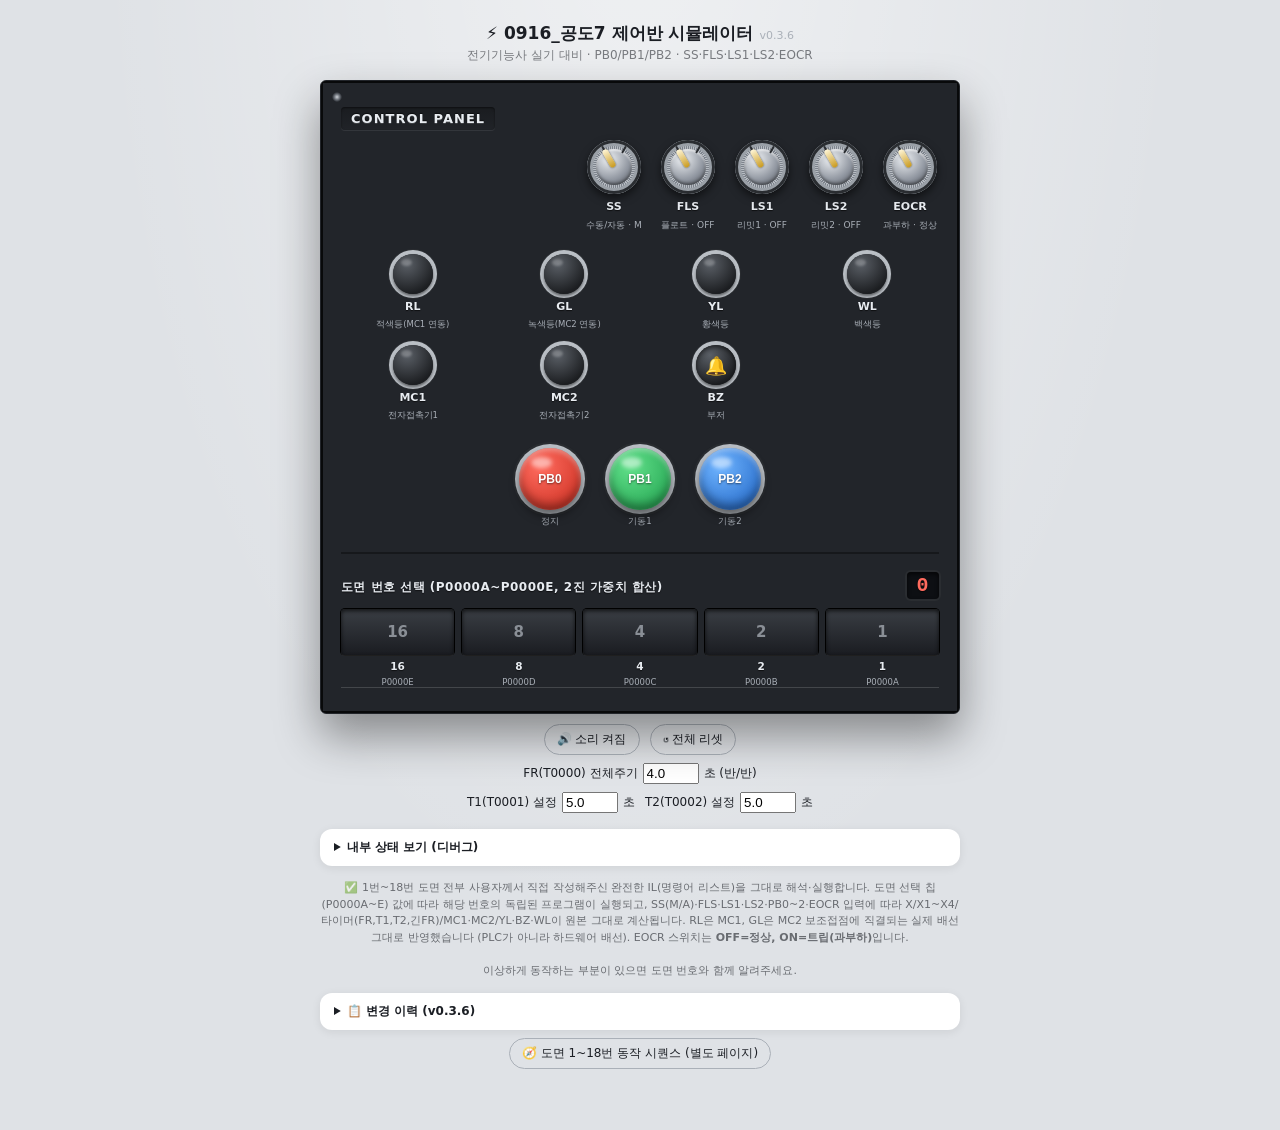
==== commit 7553daf6: "Add files via upload" ====
--- a/panel (1).html
+++ b/panel (1).html
@@ -1,4 +1,8 @@
 <!DOCTYPE html>
+<!--개인 수정 리스트
+1. IL리스트 중에 @en이 붙어있는 경우가 있었음
+2. WL point 누락건 수정
+등...-->
 <html lang="ko">
 <head>
 <meta charset="UTF-8">
@@ -347,7 +351,7 @@
 </head>
 <body>
 
-<h1>⚡ 0916_공도7 제어반 시뮬레이터 <span style="font-size:11px;color:var(--muted);font-weight:400;">v0.3.5</span></h1>
+<h1>⚡ 0916_공도7 제어반 시뮬레이터 <span style="font-size:11px;color:var(--muted);font-weight:400;">v0.3.6</span></h1>
 <div class="sub">전기기능사 실기 대비 · PB0/PB1/PB2 · SS·FLS·LS1·LS2·EOCR</div>
 
 <div class="board">
@@ -405,9 +409,10 @@
 </div>
 
 <details class="status" style="max-width:640px;margin:14px auto 0;">
-  <summary>📋 변경 이력 (v0.3.5)</summary>
+  <summary>📋 변경 이력 (v0.3.6)</summary>
   <div style="font-size:12px;line-height:1.7;margin-top:8px;">
-    <b>v0.3.5</b> — 17번 도면 오류 수정<br>
+    <b>v0.3.6</b> — 3번 도면 오류 수정<br>
+	<b>v0.3.5</b> — 17번 도면 오류 수정<br>
 	<b>v0.3.4</b> — 13번 도면 오류 수정<br>
 	<b>v0.3.3</b> — 도면 오류 수정<br>
     <b>v0.3.2</b> — FR/긴FR 자기 리셋(반복) 구문 누락 수정 → 1번 등 트립 경보가 한 번만 울리고 멈추던 문제 해결, 이제 트립 지속 시 계속 반복 점멸<br>
@@ -448,7 +453,7 @@
 <script>
 const NEW_DIAGRAMS = {"1":[["LOAD","P00007"],["MPUSH"],["AND_NOT","T0000"],["TON","FR",40],["MLOAD"],["CMP","AND",">",20,"FR",0],["OUT","P00021"],["MPOP"],["CMP","AND",">=",40,"FR",20],["OUT","P00020"],["LOAD_NOT","P00007"],["MPUSH"],["AND","P00003"],["AND","P00004"],["OUT","M00000"],["MPOP"],["LOAD_NOT","P00003"],["AND_NOT","P00000"],["LOAD","P00001"],["OR","M00001"],["AND_LOAD"],["OR","M00000"],["AND_LOAD"],["MPUSH"],["AND_NOT","M00000"],["TON","T0001",50],["OUT","M00001"],["MLOAD"],["OUT","P00022"],["MPOP"],["AND","T0001"],["OUT","P00023"]],
                       "2":[["LOAD","P00007"],["OUT","P00020"],["OUT","P00021"],["LOAD_NOT","P00007"],["MPUSH"],["LOAD","P00003"],["AND_NOT","P00004"],["LOAD_NOT","P00003"],["AND_NOT","P00000"],["LOAD","P00001"],["OR","M00000"],["AND_LOAD"],["OR_LOAD"],["AND_LOAD"],["OUT","M00000"],["TON","T0001",50],["MPOP"],["AND","M00000"],["AND","T0001"],["MPUSH"],["AND_NOT","T0000"],["TON","T0000",40],["MLOAD"],["CMP","AND",">",20,"FR",0],["OUT","P00022"],["MPOP"],["CMP","AND",">=",40,"FR",20],["OUT","P00023"]],
-                      "3":[["LOAD","P00007"],["OUT","P00020"],["OUT","P00021"],["LOAD","P00007"],["MPUSH"],["LOAD","M00000"],["LOAD","P00003"],["AND","P00004"],["OR_LOAD"],["AND_LOAD"],["MPUSH"],["CMP","AND",">",20,"FR",0],["OUT","P00022"],["MLOAD"],["CMP","AND",">=",40,"FR",20],["OUT","P00023"],["MPOP"],["AND_NOT","T0000"],["TON","FR",40],["MPOP"],["AND_NOT","P00003"],["AND_NOT","P00000"],["LOAD","P00001"],["OR","M00001"],["AND_LOAD"],["MPUSH"],["AND","T0001"],["OUT","M00000"],["MLOAD"],["TON","T0001",50],["MPOP"],["OUT","M00001"]],
+                      "3":[["LOAD","P00007"],["OUT","P00020"],["OUT","P00021"],["LOAD_NOT","P00007"],["MPUSH"],["LOAD","M00000"],["LOAD","P00003"],["AND","P00004"],["OR_LOAD"],["AND_LOAD"],["MPUSH"],["CMP","AND",">",20,"FR",0],["OUT","P00022"],["MLOAD"],["CMP","AND",">=",40,"FR",20],["OUT","P00023"],["MPOP"],["AND_NOT","T0000"],["TON","FR",40],["MPOP"],["AND_NOT","P00003"],["AND_NOT","P00000"],["LOAD","P00001"],["OR","M00001"],["AND_LOAD"],["MPUSH"],["AND","T0001"],["OUT","M00000"],["MLOAD"],["TON","T0001",50],["MPOP"],["OUT","M00001"]],
                       "4":[["LOAD","P00007"],["OUT","P00020"],["OUT","P00021"],["LOAD_NOT","P00007"],["MPUSH"],["LOAD","P00003"],["AND","P00004"],["LOAD_NOT","P00003"],["AND_NOT","P00000"],["LOAD","P00001"],["OR","M00000"],["AND_LOAD"],["OR_LOAD"],["AND_LOAD"],["MPUSH"],["AND_NOT","T0000"],["TON","T0003",140],["MPOP"],["OUT","M00000"],["MPOP"],["AND","M00000"],["MPUSH"],["CMP","AND",">",70,"FR",0],["OUT","P00022"],["MPOP"],["CMP","AND",">=",140,"FR",70],["MPUSH"],["AND_NOT","T0001"],["OUT","P00023"],["MPOP"],["TON","T0001",50]],
                       "5":[["LOAD","P00007"],["OUT","P00020"],["OUT","P00021"],["LOAD_NOT","P00007"],["LOAD","P00003"],["AND","P00004"],["LOAD_NOT","P00003"],["AND_NOT","P00000"],["LOAD","P00001"],["OR","M00000"],["AND_LOAD"],["OR_LOAD"],["AND_LOAD"],["OUT","M00000"],["TON","T",50],["MPUSH"],["AND_NOT","T0001"],["AND_NOT","T0000"],["TON","FR",40],["MLOAD"],["CMP","AND",">",20,"FR",0],["OUT","P00022"],["MPOP"],["CMP","LOAD",">=",40,"FR",20],["OR","T0001"],["AND_LOAD"],["OUT","P00023"]],
                       "6":[["LOAD","P00007"],["OUT","P00020"],["OUT","P00021"],["LOAD_NOT","P00007"],["MPUSH"],["AND","P00003"],["AND","P00004"],["OUT","M00000"],["MPOP"],["LOAD_NOT","P00003"],["AND_NOT","P00000"],["LOAD","P00001"],["OR","M00002"],["AND_LOAD"],["OR","M00000"],["AND_LOAD"],["MPUSH"],["AND_NOT","M00000"],["TON","T",50],["OUT","M00002"],["MLOAD"],["AND","T0001"],["AND_NOT","T0000"],["TON","FR",40],["MLOAD"],["CMP","AND",">",20,"FR",0],["OUT","P00022"],["MPOP"],["CMP","LOAD",">=",40,"FR",20],["OR_NOT","T0001"],["AND_LOAD"],["OUT","P00023"]],
@@ -461,7 +466,7 @@
                       "13":[["LOAD","P00007"],["OUT","P00020"],["LOAD_NOT","P00007"],["AND_NOT","P00000"],["MPUSH"],["LOAD","P00001"],["OR","M00001"],["OR","P00005"],["AND_LOAD"],["AND_NOT","T0002"],["OUT","M00001"],["MPUSH"],["AND","P00006"],["OUT","P00022"],["MPOP"],["AND_NOT","P00022"],["TON","T0001",50],["OUT","M00003"],["MLOAD"],["LOAD","P00002"],["OR","M00002"],["OR","T0001"],["AND_LOAD"],["OUT","M00002"],["OUT","P00023"],["AND","M00001"],["TON","T0002",50],["OUT","M00004"],["MPOP"],["LOAD","M00003"],["OR","M00004"],["AND_LOAD"],["OUT","P00026"]],
                       "14":[["LOAD","P00007"],["OUT","P00020"],["LOAD_NOT","P00007"],["AND_NOT","P00000"],["MPUSH"],["AND","P00005"],["OUT","M00001"],["MLOAD"],["AND","P00006"],["OUT","M00002"],["MLOAD"],["LOAD","P00001"],["OR","M00003"],["AND_LOAD"],["AND","M00001"],["AND","M00002"],["AND_NOT","T0001"],["OUT","P00022"],["TON","T0001",50],["OUT","M00003"],["MLOAD"],["LOAD","P00002"],["OR","M00004"],["AND_LOAD"],["LOAD","M00001"],["OR","M00002"],["AND_LOAD"],["AND_NOT","T0002"],["OUT","P00023"],["TON","T0002",50],["OUT","M00004"],["MPOP"],["AND_NOT","P00022"],["AND_NOT","P00023"],["OUT","P00026"]],
                       "15":[["LOAD","P00007"],["OUT","P00020"],["LOAD_NOT","P00007"],["AND_NOT","P00000"],["MPUSH"],["AND","P00005"],["OUT","M00001"],["MLOAD"],["AND","P00006"],["OUT","M00002"],["MLOAD"],["LOAD","P00001"],["LOAD","M00001"],["OR","M00002"],["AND_LOAD"],["OR","M00003"],["AND_LOAD"],["AND_NOT","T0001"],["OUT","P00022"],["TON","T0001",50],["OUT","M00003"],["MLOAD"],["LOAD","P00002"],["AND","M00001"],["AND","M00002"],["OR","M00004"],["AND_LOAD"],["AND_NOT","T0002"],["OUT","P00023"],["TON","T0002",50],["OUT","M00004"],["MPOP"],["AND_NOT","P00022"],["AND_NOT","P00023"],["OUT","P00026"]],
-                      "16":[["LOAD","P00007"],["OUT","P00020"],["LOAD_NOT","P00007"],["AND_NOT","P00000"],["MPUSH"],["AND","P00005"],["TON","T0001",50],["OUT","M00003"],["MLOAD"],["AND","P00006"],["TON","T0002",50],["OUT","M00004"],["MLOAD"],["LOAD","P00001"],["OR","M00001"],["OR","T0001@EN"],["AND_LOAD"],["OUT","P00022"],["OUT","M00001"],["MPOP"],["LOAD","P00002"],["OR","M00002"],["OR","M00004"],["AND_LOAD"],["AND","M00003"],["MPUSH"],["AND_NOT","T0002@EN"],["OUT","P00023"],["MLOAD"],["AND","T0002"],["OUT","P00026"],["MPOP"],["OUT","M00002"]],
+                      "16":[["LOAD","P00007"],["OUT","P00020"],["LOAD_NOT","P00007"],["AND_NOT","P00000"],["MPUSH"],["AND","P00005"],["TON","T0001",50],["OUT","M00003"],["MLOAD"],["AND","P00006"],["TON","T0002",50],["OUT","M00004"],["MLOAD"],["LOAD","P00001"],["OR","M00001"],["OR","T0001"],["AND_LOAD"],["OUT","P00022"],["OUT","M00001"],["MPOP"],["LOAD","P00002"],["OR","M00002"],["OR","M00004"],["AND_LOAD"],["AND","M00003"],["MPUSH"],["AND_NOT","T0002"],["OUT","P00023"],["MLOAD"],["AND","T0002"],["OUT","P00026"],["MPOP"],["OUT","M00002"]],
                       "17":[["LOAD","P00007"],["OUT","P00020"],["LOAD_NOT","P00007"],["AND_NOT","P00000"],["MPUSH"],["AND","P00005"],["OUT","M00001"],["MLOAD"],["AND","P00006"],["OUT","M00002"],["MLOAD"],["LOAD","P00001"],["OR","M00003"],["AND_LOAD"],["LOAD","M00001"],["AND_NOT","M00002"],["LOAD_NOT","M00001"],["AND","M00002"],["OR_LOAD"],["AND_LOAD"],["OUT","P00022"],["TON","T0001",50],["OUT","M00003"],["MPOP"],["LOAD","P00002"],["OR","M00004"],["AND_LOAD"],["AND","T0001"],["MPUSH"],["AND_NOT","T0002"],["OUT","P00023"],["MLOAD"],["AND","T0002"],["OUT","P00026"],["MLOAD"],["TON","T0002",50],["MPOP"],["OUT","M00004"]],
                       "18":[["LOAD","P00007"],["OUT","P00020"],["LOAD_NOT","P00007"],["AND_NOT","P00000"],["MPUSH"],["AND","P00005"],["OUT","M00001"],["MLOAD"],["AND","P00006"],["OUT","M00002"],["MLOAD"],["LOAD","P00001"],["AND","M00001"],["AND_NOT","M00002"],["OR","M00003"],["AND_LOAD"],["OUT","P00022"],["TON","T0001",50],["OUT","M00003"],["MLOAD"],["LOAD","P00002"],["AND_NOT","M00001"],["AND","M00002"],["OR","M00004"],["AND_LOAD"],["OUT","P00023"],["TON","T0002",50],["OUT","M00004"],["MPOP"],["LOAD","T0001"],["OR","T0002"],["AND_LOAD"],["OUT","P00026"]]};
 
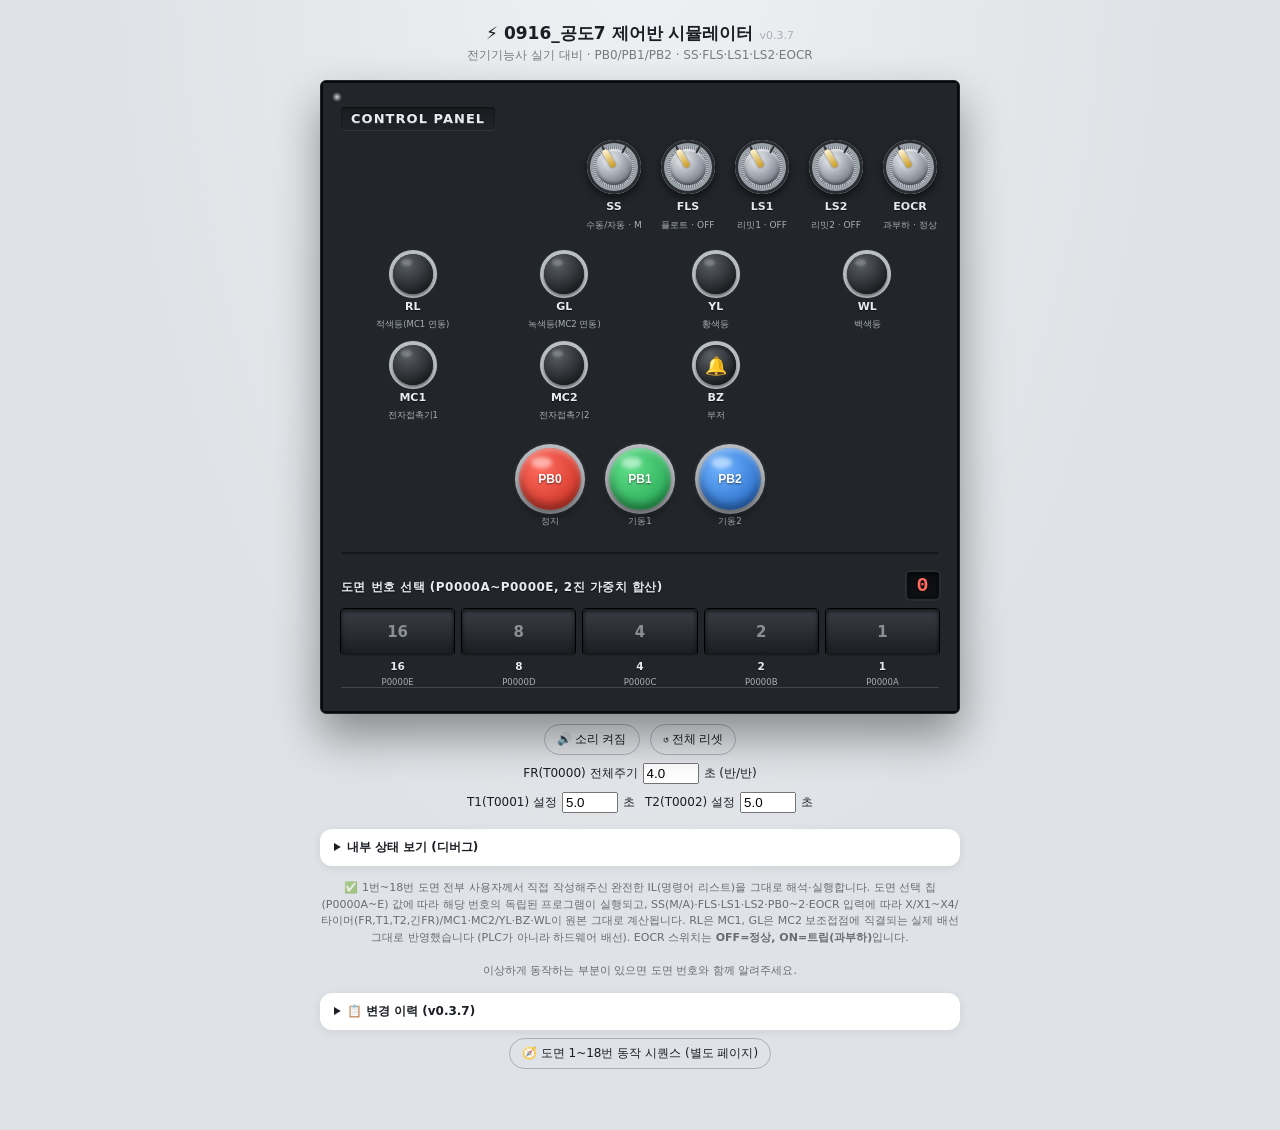
==== commit cea100f4: "Add files via upload" ====
--- a/panel (1).html
+++ b/panel (1).html
@@ -351,7 +351,7 @@
 </head>
 <body>
 
-<h1>⚡ 0916_공도7 제어반 시뮬레이터 <span style="font-size:11px;color:var(--muted);font-weight:400;">v0.3.6</span></h1>
+<h1>⚡ 0916_공도7 제어반 시뮬레이터 <span style="font-size:11px;color:var(--muted);font-weight:400;">v0.3.7</span></h1>
 <div class="sub">전기기능사 실기 대비 · PB0/PB1/PB2 · SS·FLS·LS1·LS2·EOCR</div>
 
 <div class="board">
@@ -409,9 +409,10 @@
 </div>
 
 <details class="status" style="max-width:640px;margin:14px auto 0;">
-  <summary>📋 변경 이력 (v0.3.6)</summary>
+  <summary>📋 변경 이력 (v0.3.7)</summary>
   <div style="font-size:12px;line-height:1.7;margin-top:8px;">
-    <b>v0.3.6</b> — 3번 도면 오류 수정<br>
+    <b>v0.3.7</b> — 4번 도면 오류 수정<br>
+	<b>v0.3.6</b> — 3번 도면 오류 수정<br>
 	<b>v0.3.5</b> — 17번 도면 오류 수정<br>
 	<b>v0.3.4</b> — 13번 도면 오류 수정<br>
 	<b>v0.3.3</b> — 도면 오류 수정<br>
@@ -454,7 +455,7 @@
 const NEW_DIAGRAMS = {"1":[["LOAD","P00007"],["MPUSH"],["AND_NOT","T0000"],["TON","FR",40],["MLOAD"],["CMP","AND",">",20,"FR",0],["OUT","P00021"],["MPOP"],["CMP","AND",">=",40,"FR",20],["OUT","P00020"],["LOAD_NOT","P00007"],["MPUSH"],["AND","P00003"],["AND","P00004"],["OUT","M00000"],["MPOP"],["LOAD_NOT","P00003"],["AND_NOT","P00000"],["LOAD","P00001"],["OR","M00001"],["AND_LOAD"],["OR","M00000"],["AND_LOAD"],["MPUSH"],["AND_NOT","M00000"],["TON","T0001",50],["OUT","M00001"],["MLOAD"],["OUT","P00022"],["MPOP"],["AND","T0001"],["OUT","P00023"]],
                       "2":[["LOAD","P00007"],["OUT","P00020"],["OUT","P00021"],["LOAD_NOT","P00007"],["MPUSH"],["LOAD","P00003"],["AND_NOT","P00004"],["LOAD_NOT","P00003"],["AND_NOT","P00000"],["LOAD","P00001"],["OR","M00000"],["AND_LOAD"],["OR_LOAD"],["AND_LOAD"],["OUT","M00000"],["TON","T0001",50],["MPOP"],["AND","M00000"],["AND","T0001"],["MPUSH"],["AND_NOT","T0000"],["TON","T0000",40],["MLOAD"],["CMP","AND",">",20,"FR",0],["OUT","P00022"],["MPOP"],["CMP","AND",">=",40,"FR",20],["OUT","P00023"]],
                       "3":[["LOAD","P00007"],["OUT","P00020"],["OUT","P00021"],["LOAD_NOT","P00007"],["MPUSH"],["LOAD","M00000"],["LOAD","P00003"],["AND","P00004"],["OR_LOAD"],["AND_LOAD"],["MPUSH"],["CMP","AND",">",20,"FR",0],["OUT","P00022"],["MLOAD"],["CMP","AND",">=",40,"FR",20],["OUT","P00023"],["MPOP"],["AND_NOT","T0000"],["TON","FR",40],["MPOP"],["AND_NOT","P00003"],["AND_NOT","P00000"],["LOAD","P00001"],["OR","M00001"],["AND_LOAD"],["MPUSH"],["AND","T0001"],["OUT","M00000"],["MLOAD"],["TON","T0001",50],["MPOP"],["OUT","M00001"]],
-                      "4":[["LOAD","P00007"],["OUT","P00020"],["OUT","P00021"],["LOAD_NOT","P00007"],["MPUSH"],["LOAD","P00003"],["AND","P00004"],["LOAD_NOT","P00003"],["AND_NOT","P00000"],["LOAD","P00001"],["OR","M00000"],["AND_LOAD"],["OR_LOAD"],["AND_LOAD"],["MPUSH"],["AND_NOT","T0000"],["TON","T0003",140],["MPOP"],["OUT","M00000"],["MPOP"],["AND","M00000"],["MPUSH"],["CMP","AND",">",70,"FR",0],["OUT","P00022"],["MPOP"],["CMP","AND",">=",140,"FR",70],["MPUSH"],["AND_NOT","T0001"],["OUT","P00023"],["MPOP"],["TON","T0001",50]],
+                      "4":[["LOAD","P00007"],["OUT","P00020"],["OUT","P00021"],["LOAD_NOT","P00007"],["MPUSH"],["LOAD","P00003"],["AND","P00004"],["LOAD_NOT","P00003"],["AND_NOT","P00000"],["LOAD","P00001"],["OR","M00000"],["AND_LOAD"],["OR_LOAD"],["AND_LOAD"],["MPUSH"],["AND_NOT","T0000"],["TON","T0003",140],["MPOP"],["OUT","M00000"],["MPOP"],["AND","M00000"],["MPUSH"],["CMP","AND",">",70,"긴FR",0],["OUT","P00022"],["MPOP"],["CMP","AND",">=",140,"긴FR",70],["MPUSH"],["AND_NOT","T0001"],["OUT","P00023"],["MPOP"],["TON","T0001",50]],
                       "5":[["LOAD","P00007"],["OUT","P00020"],["OUT","P00021"],["LOAD_NOT","P00007"],["LOAD","P00003"],["AND","P00004"],["LOAD_NOT","P00003"],["AND_NOT","P00000"],["LOAD","P00001"],["OR","M00000"],["AND_LOAD"],["OR_LOAD"],["AND_LOAD"],["OUT","M00000"],["TON","T",50],["MPUSH"],["AND_NOT","T0001"],["AND_NOT","T0000"],["TON","FR",40],["MLOAD"],["CMP","AND",">",20,"FR",0],["OUT","P00022"],["MPOP"],["CMP","LOAD",">=",40,"FR",20],["OR","T0001"],["AND_LOAD"],["OUT","P00023"]],
                       "6":[["LOAD","P00007"],["OUT","P00020"],["OUT","P00021"],["LOAD_NOT","P00007"],["MPUSH"],["AND","P00003"],["AND","P00004"],["OUT","M00000"],["MPOP"],["LOAD_NOT","P00003"],["AND_NOT","P00000"],["LOAD","P00001"],["OR","M00002"],["AND_LOAD"],["OR","M00000"],["AND_LOAD"],["MPUSH"],["AND_NOT","M00000"],["TON","T",50],["OUT","M00002"],["MLOAD"],["AND","T0001"],["AND_NOT","T0000"],["TON","FR",40],["MLOAD"],["CMP","AND",">",20,"FR",0],["OUT","P00022"],["MPOP"],["CMP","LOAD",">=",40,"FR",20],["OR_NOT","T0001"],["AND_LOAD"],["OUT","P00023"]],
                       "7":[["LOAD","P00007"],["OUT","P00020"],["OUT","P00021"],["LOAD_NOT","P00007"],["MPUSH"],["LOAD","P00003"],["AND","P00004"],["LOAD_NOT","P00003"],["AND_NOT","P00000"],["LOAD","P00001"],["OR","M00000"],["AND_LOAD"],["OR_LOAD"],["AND_LOAD"],["MPUSH"],["AND_NOT","T0000"],["TON","긴FR",140],["MPOP"],["OUT","M00000"],["MPOP"],["AND","M00000"],["CMP","AND",">",70,"긴FR",0],["TON","T",50],["MPUSH"],["AND_NOT","T0001"],["OUT","P00022"],["MPOP"],["AND","T0001"],["OUT","P00023"]],
